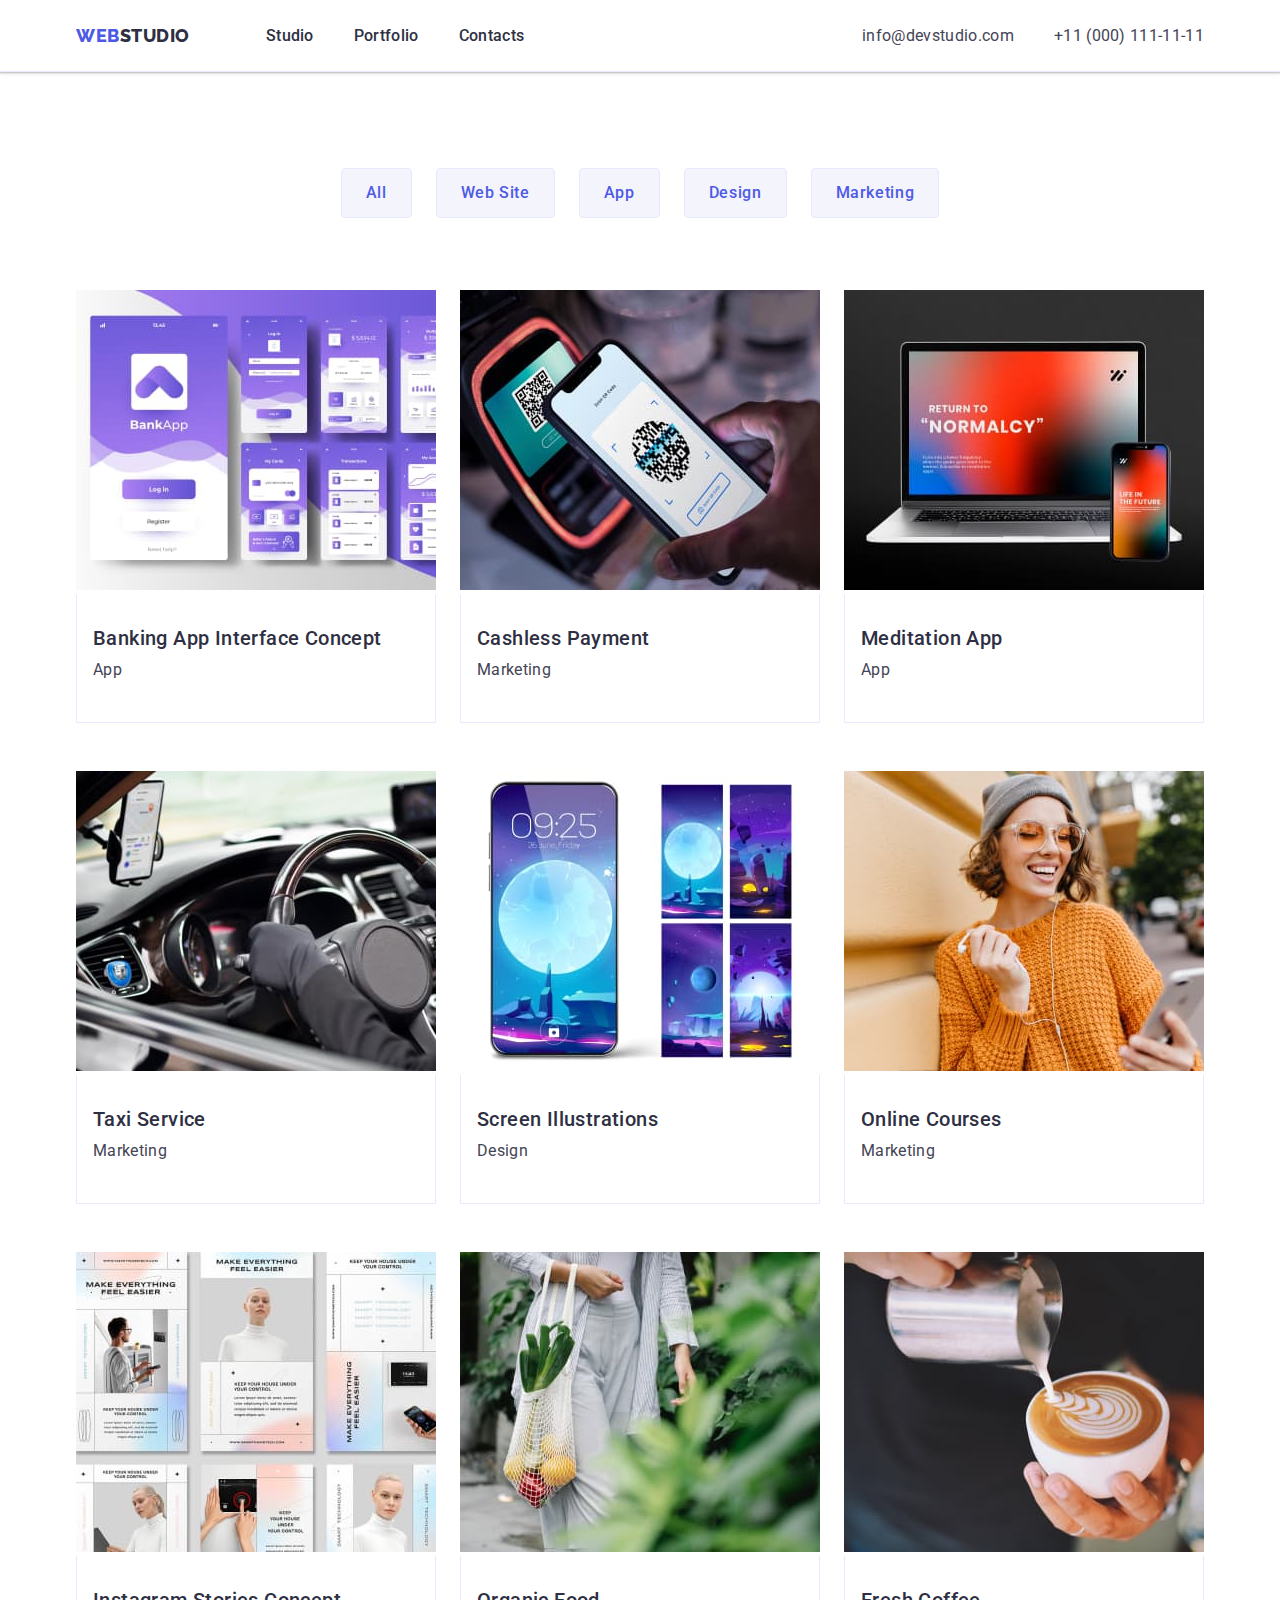
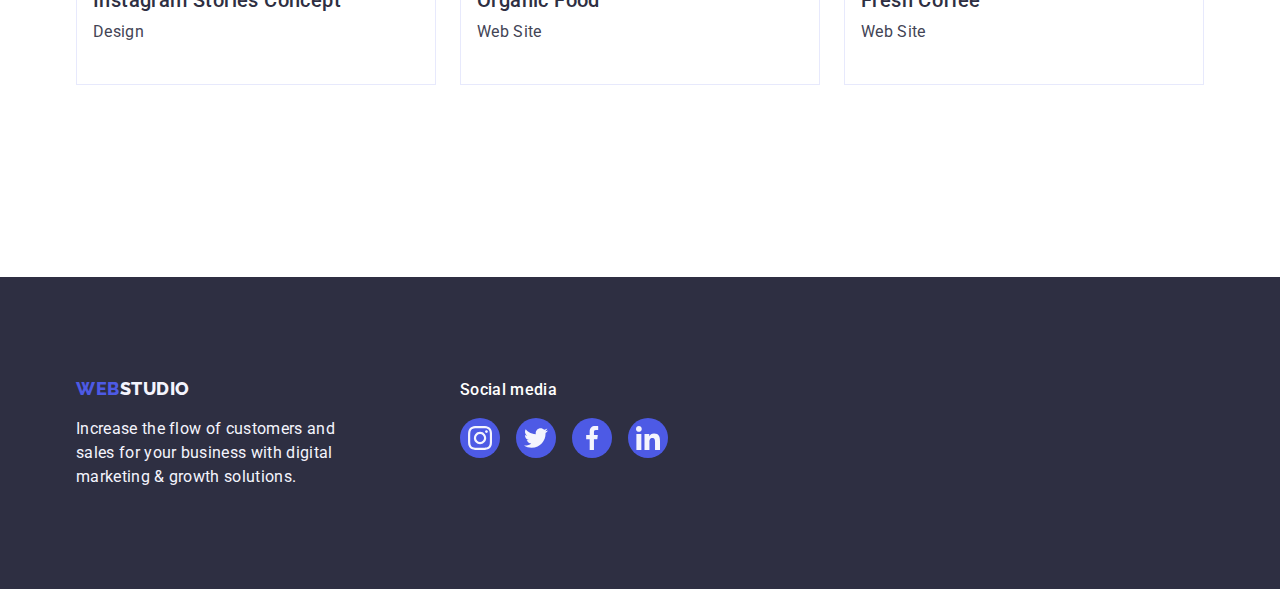
==== portfolio.html @ 8e8cd4e7 "initial release" ====
<!DOCTYPE html>
<html lang="en">
  <head>
    <meta charset="UTF-8" />
    <meta name="viewport" content="width=device-width, initial-scale=1.0" />
    <link
      rel="stylesheet"
      href="https://cdnjs.cloudflare.com/ajax/libs/modern-normalize/2.0.0/modern-normalize.min.css"
      integrity="sha512-4xo8blKMVCiXpTaLzQSLSw3KFOVPWhm/TRtuPVc4WG6kUgjH6J03IBuG7JZPkcWMxJ5huwaBpOpnwYElP/m6wg=="
      crossorigin="anonymous"
      referrerpolicy="no-referrer"
    />
    <link
      href="https://fonts.googleapis.com/css2?family=Raleway:wght@800&family=Roboto:wght@400;500;700;900&display=swap"
      rel="stylesheet"
    />
    <link rel="stylesheet" href="./css/style.css" />
    <title>goit-markup-hw-03</title>
    <link rel="preconnect" href="https://fonts.googleapis.com" />
    <link rel="preconnect" href="https://fonts.gstatic.com" crossorigin />
  </head>
  <body>
    <header class="header">
      <!--header-->
      <div class="header-container container">
        <nav class="nav">
          <a href="./index.html" class="logo link"
            >Web<span class="nav-logo-span">Studio</span></a
          >
          <ul class="list">
            <li class="nav-list-item link">
              <a class="nav-list-item-link link" href="./index.html">Studio</a>
            </li>
            <li class="nav-list-item link">
              <a class="nav-list-item-link link" href="./portfolio.html"
                >Portfolio</a
              >
            </li>
            <li class="nav-list-item link">
              <a class="nav-list-item-link link" href="">Contacts</a>
            </li>
          </ul>
        </nav>
        <address class="address">
          <ul class="list">
            <li class="address-list-item">
              <a class="address-link link" href="mailto:info@devstudio.com"
                >info@devstudio.com</a
              >
            </li>
            <li class="address-list-item">
              <a class="address-link link" href="tel:+110001111111"
                >+11 (000) 111-11-11</a
              >
            </li>
          </ul>
        </address>
      </div>
    </header>

    <main class="portfolio-main">
      <section class="main-section">
        <div class="container">
          <h1>Portfolio</h1>
          <ul class="button-menu list">
            <li>
              <button class="button" type="button">All</button>
            </li>
            <li>
              <button class="button" type="button">Web Site</button>
            </li>
            <li>
              <button class="button" type="button">App</button>
            </li>
            <li>
              <button class="button" type="button">Design</button>
            </li>
            <li>
              <button class="button" type="button">Marketing</button>
            </li>
          </ul>
          <ul class="list project-card-list">
            <li class="project-card">
              <a class="link project-card-item" href="">
                <img
                  src="./images/Banking_app_img.jpg"
                  alt="Banking App"
                  width="360"
                />
                <div class="application-category">
                  <h2 class="item-title">Banking App Interface Concept</h2>
                  <p class="item-text">App</p>
                </div>
              </a>
            </li>
            <li class="project-card">
              <a class="link project-card-item" href="">
                <img
                  src="./images/Cashless_payment_img.jpg"
                  alt="Cashless Payment"
                  width="360"
                />
                <div class="application-category">
                  <h2 class="item-title">Cashless Payment</h2>
                  <p class="item-text">Marketing</p>
                </div>
              </a>
            </li>
            <li class="project-card">
              <a class="link project-card-item" href="">
                <img
                  src="./images/Meditation_app_img.jpg"
                  alt="Meditation App"
                  width="360"
                />
                <div class="application-category">
                  <h2 class="item-title">Meditation App</h2>
                  <p class="item-text">App</p>
                </div>
              </a>
            </li>
            <li class="project-card">
              <a class="link project-card-item" href="">
                <img
                  src="./images/Taxi_Service_img.jpg"
                  alt="Taxi Service"
                  width="360"
                />
                <div class="application-category">
                  <h2 class="item-title">Taxi Service</h2>
                  <p class="item-text">Marketing</p>
                </div>
              </a>
            </li>
            <li class="project-card">
              <a class="link project-card-item" href="">
                <img
                  src="./images/Screen_Illustrations_img.jpg"
                  alt="Screen Illustrations"
                  width="360"
                />
                <div class="application-category">
                  <h2 class="item-title">Screen Illustrations</h2>
                  <p class="item-text">Design</p>
                </div>
              </a>
            </li>
            <li class="project-card">
              <a class="link project-card-item" href="">
                <img
                  src="./images/Online_Cources_img.jpg"
                  alt="Online Cources"
                  width="360"
                />
                <div class="application-category">
                  <h2 class="item-title">Online Courses</h2>
                  <p class="item-text">Marketing</p>
                </div>
              </a>
            </li>
            <li class="project-card">
              <a class="link project-card-item" href="">
                <img
                  src="./images/Instagram_Stories_Concept_img.jpg"
                  alt="Instagram Stories Concept"
                  width="360"
                />
                <div class="application-category">
                  <h2 class="item-title">Instagram Stories Concept</h2>
                  <p class="item-text">Design</p>
                </div>
              </a>
            </li>
            <li class="project-card">
              <a class="link project-card-item" href="">
                <img
                  src="./images/Organic_Food_img.jpg"
                  alt="Organic Food"
                  width="360"
                />
                <div class="application-category">
                  <h2 class="item-title">Organic Food</h2>
                  <p class="item-text">Web Site</p>
                </div>
              </a>
            </li>
            <li class="project-card">
              <a class="link project-card-item" href="">
                <img
                  src="./images/Fresh_Coffee_img.jpg"
                  alt="Fresh Coffee"
                  width="360"
                />
                <div class="application-category">
                  <h2 class="item-title">Fresh Coffee</h2>
                  <p class="item-text">Web Site</p>
                </div>
              </a>
            </li>
          </ul>
        </div>
      </section>
    </main>
    <!--footer section-->
    <footer class="footer">
      <div class="container">
        <div class="footer-container-logo">
          <a href="./index.html" class="logo link"
            >Web<span class="footer-logo-span">Studio</span></a
          >
          <p class="footer-p">
            Increase the flow of customers and sales for your business with
            digital marketing & growth solutions.
          </p>
        </div>
        <div class="footer-social-media">
          <p class="footer-social-media-title">Social media</p>
          <ul class="social-media">
            <li class="social-media-list">
              <a class="social-media-link-item" href="">
                <svg
                  class="social-media-icondecor"
                  width="24"
                  height="24"
                  fill="#f4f4fd"
                  aria-label="icon instagram"
                >
                  <use href="./images/icons.svg#icon-instagram"></use>
                </svg>
              </a>
            </li>
            <li class="social-media-list">
              <a class="social-media-link-item" href="">
                <svg
                  class="social-media-icondecor"
                  width="24"
                  height="24"
                  fill="#f4f4fd"
                  aria-label="icon twitter"
                >
                  <use href="./images/icons.svg#icon-twitter"></use>
                </svg>
              </a>
            </li>
            <li class="social-media-list">
              <a class="social-media-link-item" href="">
                <svg
                  class="social-media-icondecor"
                  width="24"
                  height="24"
                  fill="#f4f4fd"
                  aria-label="icon facebook"
                >
                  <use href="./images/icons.svg#icon-facebook"></use>
                </svg>
              </a>
            </li>
            <li class="social-media-list">
              <a class="social-media-link-item" href="">
                <svg
                  class="social-media-icondecor"
                  width="24"
                  height="24"
                  fill="#f4f4fd"
                  aria-label="icon linkedin"
                >
                  <use href="./images/icons.svg#icon-linkedin"></use>
                </svg>
              </a>
            </li>
          </ul>
        </div>
      </div>
    </footer>
  </body>
</html>
---- css/style.css ----
* {
  padding: 0;
  margin: 0;
  box-sizing: border-box;
}

h1,
h2,
h3,
h4,
h5,
h6,
p,
ul,
li {
  margin: 0;
  padding: 0;
}

body {
  font-family: "Roboto", sans-serif;
  color: var(--slate);
  background-color: var(--white);
}

:root {
  --iris: #4d5ae5;
  --ocean: #404bbf;
  --navyblue: #2e2f42;
  --green: #31d0aa;
  --slate: #434455;
  --lightslate: #8e8f99;
  --cornerflower: #e7e9fc;
  --cloud: #f4f4fd;
  --navybluemodal: #2e2f42;
  --white: #ffffff;
  --dairy: #fcfcfc;
}

/* HEADER SECTION */
.header {
  background-color: var(--white);
  display: flex;
  height: 72px;
  justify-content: center;
  align-items: center;
  border-bottom: 1px solid var(--cornerflower);
  box-shadow: 0px 2px 1px rgba(46, 47, 66, 0.08),
    0px 1px 1px rgba(46, 47, 66, 0.16), 0px 1px 6px rgba(46, 47, 66, 0.08);
}

.header-container {
  display: flex;
  justify-content: space-between;
}

.container {
  display: flex;
  width: 1158px;
  margin: 0 auto;
  padding: 0 15px;
}

.nav {
  display: flex;
  align-items: center;
}

.logo {
  font-family: "Raleway", sans-serif;
  font-weight: 800;
  font-size: 18px;
  line-height: 1.17;
  letter-spacing: 0.03em;
  text-transform: uppercase;
  color: var(--iris);
  display: inline-flex;
  height: 24px;
  align-items: center;
  margin-right: 76px;
}

.nav-logo-span {
  color: var(--navybluemodal);
  font-family: "Raleway", sans-serif;
  font-size: 18px;
  font-style: normal;
  font-weight: 800;
  line-height: 1.17;
}

.nav .list {
  display: flex;
}

.nav-list-item {
  padding: 24px 0;
  margin-right: 40px;
}
.nav-list-item:last-child {
  margin-right: 0;
}

.link {
  text-decoration: none;
}

.list {
  list-style: none;
  display: flex;
}

.nav-list-item {
  list-style: none;
}

.nav-list-item-link {
  font-family: Roboto;
  font-size: 16px;
  font-style: normal;
  font-weight: 500;
  letter-spacing: 0.32px;
  color: var(--navyblue);
  line-height: 1.5;
  letter-spacing: 0.02em;
  padding: 24px 0;
  position: relative;
}

.nav-list-item-link::after {
  content: "";
  width: 100%;
  height: 4px;
  background: var(--ocean);
  position: absolute;
  left: 0;
  bottom: -2px;
  border-radius: 2px;
  opacity: 0;
}

.nav-list-item-link:hover::after {
  opacity: 1;
}

.nav-list-item-link:hover,
.nav-list-item-link:focus {
  color: var(--ocean);
}
.address {
  font-style: normal;
}

.address {
  display: flex;
  align-items: center;
}

.address-link {
  padding-top: 24px;
  padding-bottom: 24px;
  line-height: 1.5;
  letter-spacing: 0.02em;
  color: var(--slate);
}

.address-list-item {
  margin-right: 40px;
}
.address-list-item:last-child {
  margin-right: 0;
}

.address-link:hover,
.address-link:focus {
  color: var(--ocean);
}

.main {
  background-color: var(--white);
}
/* Section 1 */
.hero-section {
  background-color: var(--navyblue);
  padding: 188px 0;
  max-width: 1440px;
  margin: 0 auto;
  background-image: linear-gradient(
      rgba(46, 47, 66, 0.7),
      rgba(46, 47, 66, 0.7)
    ),
    url(../images/people-office.jpg);
  background-repeat: no-repeat;
  background-position: center;
  background-size: cover;
}
.hero-section .container {
  display: flex;
  flex-direction: column;
  align-items: center;
}

.hero-tittle {
  font-family: Roboto;
  font-size: 56px;
  font-style: normal;
  font-weight: 700;
  line-height: 1.07;
  letter-spacing: 1.12px;
  color: var(--white);
  text-align: center;
  max-width: 496px;
}
.hero-button {
  background-color: var(--iris);
  color: var(--white);
  font-family: "Roboto", sans-serif;
  font-size: 16px;
  font-style: normal;
  font-weight: 500;
  line-height: 24px; /* 150% */
  letter-spacing: 0.64px;
  width: 169px;
  height: 56px;
  border: none;
  border-radius: 4px;
  cursor: pointer;
  margin-top: 48px;
}
.hero-button:hover,
.hero-button:focus {
  background-color: var(--ocean);
  cursor: pointer;
}

/* Section 2 */
.features-section {
  background-color: var(--white);
  padding: 120px 0;
}

.features-section .section-title {
  position: absolute;
  width: 1px;
  height: 1px;
  margin: -1px;
  border: 0;
  padding: 0;
  white-space: nowrap;
  clip-path: inset(100%);
  clip: rect(0 0 0 0);
  overflow: hidden;
}

.section-title {
  font-size: 36px;
  line-height: 1.11;
  text-transform: capitalize;
  letter-spacing: 0.02em;
  color: var(--navybluemodal);
  text-align: center;
  margin-bottom: 72px;
}

.features-list-item {
  width: calc((100% - 72px) / 4);
  margin-right: 24px;
}
.features-list-item:last-child {
  margin-right: 0;
}

.features-list-item .item-title {
  margin-bottom: 8px;
}

.features-section-icon {
  display: flex;
  align-items: center;
  justify-content: center;
  height: 112px;
  background-color: var(--cloud);
  border-radius: 4px;
  margin-bottom: 8px;
}

.item-title {
  font-family: Roboto;
  font-size: 20px;
  font-style: normal;
  font-weight: 500;
  line-height: 24px; /* 120% */
  letter-spacing: 0.4px;
  color: var(--navyblue);
}
.item-text {
  font-family: Roboto;
  font-size: 16px;
  font-style: normal;
  font-weight: 400;
  line-height: 24px; /* 150% */
  letter-spacing: 0.32px;
  color: var(--slate);
  margin-bottom: 8px;
}

/* Section 3 */
.services-section {
  background-color: var(--white);
  padding-bottom: 120px;
}

.services-section .container {
  display: flex;
  flex-direction: column;
  align-items: center;
}

.service-list-item {
  width: calc((100% - 48px) / 3);
  margin-right: 24px;
}
.service-list-item:last-child {
  margin-right: 0;
}

/* Section 4 */
.team-section {
  background-color: var(--cloud);
  padding: 120px 0;
}

.team-section .container {
  display: flex;
  flex-direction: column;
  align-items: center;
}

.team-list-item {
  list-style: none;
  background-color: var(--white);
  border-radius: 0 0 4px 4px;
  margin-right: 24px;
  width: calc((100% - 72px) / 4);
  box-shadow: 0px 1px 6px rgba(46, 47, 66, 0.08),
    0px 1px 1px rgba(46, 47, 66, 0.16), 0px 2px 1px rgba(46, 47, 66, 0.08);
}

.team-list-item:last-child {
  margin-right: 0;
}

.team-name {
  padding: 32px 0;
}

.team-section .item-title {
  text-align: center;
  margin-bottom: 8px;
}

.team-section .item-text {
  text-align: center;
}

.social-media {
  display: flex;
  justify-content: center;
  gap: 24px;
}

.social-media-list {
  list-style: none;
  width: 40px;
  height: 40px;
}
.social-media-link-item {
  width: 100%;
  height: 100%;
  background-color: var(--iris);
  border-radius: 50%;
  display: flex;
  align-items: center;
  justify-content: center;
}

.social-media-link-item:hover,
.social-media-link-item:focus {
  background-color: var(--ocean);
}

/* Section 5 */
.customer-section {
  padding: 120px 0;
}
.customer-section .container {
  display: flex;
  flex-direction: column;
  align-items: center;
}
.customer-icon {
  display: flex;
  gap: 24px;
}
.customer-icon-list {
  width: calc((100% - 120px) / 6);
  height: 88px;
}
.customer-icon-list {
  list-style: none;
  min-width: 168px;
  height: 88px;
}
.customer-icon-list-item {
  width: 100%;
  height: 100%;
  border: 1px solid var(--lightslate);
  border-radius: 4px;
  display: flex;
  align-items: center;
  justify-content: center;
  color: var(--lightslate);
}

.customer-icon-list-item:hover,
.customer-icon-list-item:focus {
  color: var(--ocean);
  border-color: var(--ocean);
}

/* footer Section */
.footer {
  background-color: var(--navyblue);
  padding: 100px 0;
}

.footer .container {
  display: flex;
  flex-wrap: wrap;
  align-items: baseline;
}

.footer-container-logo {
  margin-right: 120px;
}

.footer-logo-span-web {
  font-family: "Raleway", sans-serif;
  font-size: 18px;
  font-style: normal;
  font-weight: 800;
  line-height: 1.17;
  letter-spacing: 0.54px;
  text-transform: uppercase;
  color: var(--iris);
}

.logo {
  font-family: "Raleway", sans-serif;
  font-weight: 800;
  font-size: 18px;
  line-height: 1.17;
  letter-spacing: 0.03em;
  text-transform: uppercase;
  color: var(--iris);
}

.footer .logo {
  margin-bottom: 16px;
  flex-basis: 100%;
}

.footer-logo-span {
  color: var(--cloud);
}
.footer-p {
  font-family: Roboto;
  font-size: 16px;
  font-style: normal;
  font-weight: 400;
  line-height: 24px; /* 150% */
  letter-spacing: 0.32px;
  color: var(--cloud);
  max-width: 264px;
}

.footer-social-media-title {
  font-weight: 500;
  line-height: 1.5;
  letter-spacing: 0.02em;
  color: var(--white);
  margin-bottom: 16px;
}

.footer-social-media .social-media {
  gap: 16px;
}
.footer-social-media .social-media-link-item:hover,
.footer-social-media .social-media-link-item:focus {
  background-color: var(--green);
}

/* Portfolio */

.portfolio-main .container {
  flex-wrap: wrap;
}

.main-section {
  padding: 96px 0 120px 0;
}

.portfolio-main h1 {
  position: absolute;
  width: 1px;
  height: 1px;
  margin: -1px;
  border: 0;
  padding: 0;
  white-space: nowrap;
  clip-path: inset(100%);
  clip: rect(0 0 0 0);
  overflow: hidden;
}
.portfolio-main .list {
  justify-content: center;
  margin-bottom: 72px;
}

.button-menu {
  display: flex;
  width: 1158px;
  gap: 24px;
}

.button {
  color: var(--iris);
  background-color: var(--cloud);
  font-family: "Roboto", sans-serif;
  font-size: 16px;
  font-style: normal;
  font-weight: 500;
  line-height: 1.5;
  letter-spacing: 0.04em;
  padding: 12px 24px;
  border: 1px solid var(--cornerflower);
  border-radius: 4px;
}

.button:hover,
.button:focus {
  background-color: var(--ocean);
  color: var(--white);
  cursor: pointer;
  border: 1px solid transparent;
  box-shadow: 0px 3px 1px rgba(0, 0, 0, 0.1), 0px 2px 1px rgba(0, 0, 0, 0.08),
    0px 2px 2px rgba(0, 0, 0, 0.12);
}

.project-card-list {
  display: flex;
  flex-wrap: wrap;
  row-gap: 48px;
  column-gap: 24px;
}

.project-card .link {
  display: block;
}

.application-category {
  padding: 32px 16px;
  border: 1px solid var(--cornerflower);
  border-top: none;
}

.application-category .item-title {
  margin-bottom: 8px;
}

.project-card:nth-last-child(-n + 3) {
  margin-bottom: 0;
}

.project-card-item:hover,
.project-card-item:focus {
  box-shadow: 0px 1px 6px rgba(46, 47, 66, 0.08),
    0px 1px 1px rgba(46, 47, 66, 0.16), 0px 2px 1px rgba(46, 47, 66, 0.08);
}
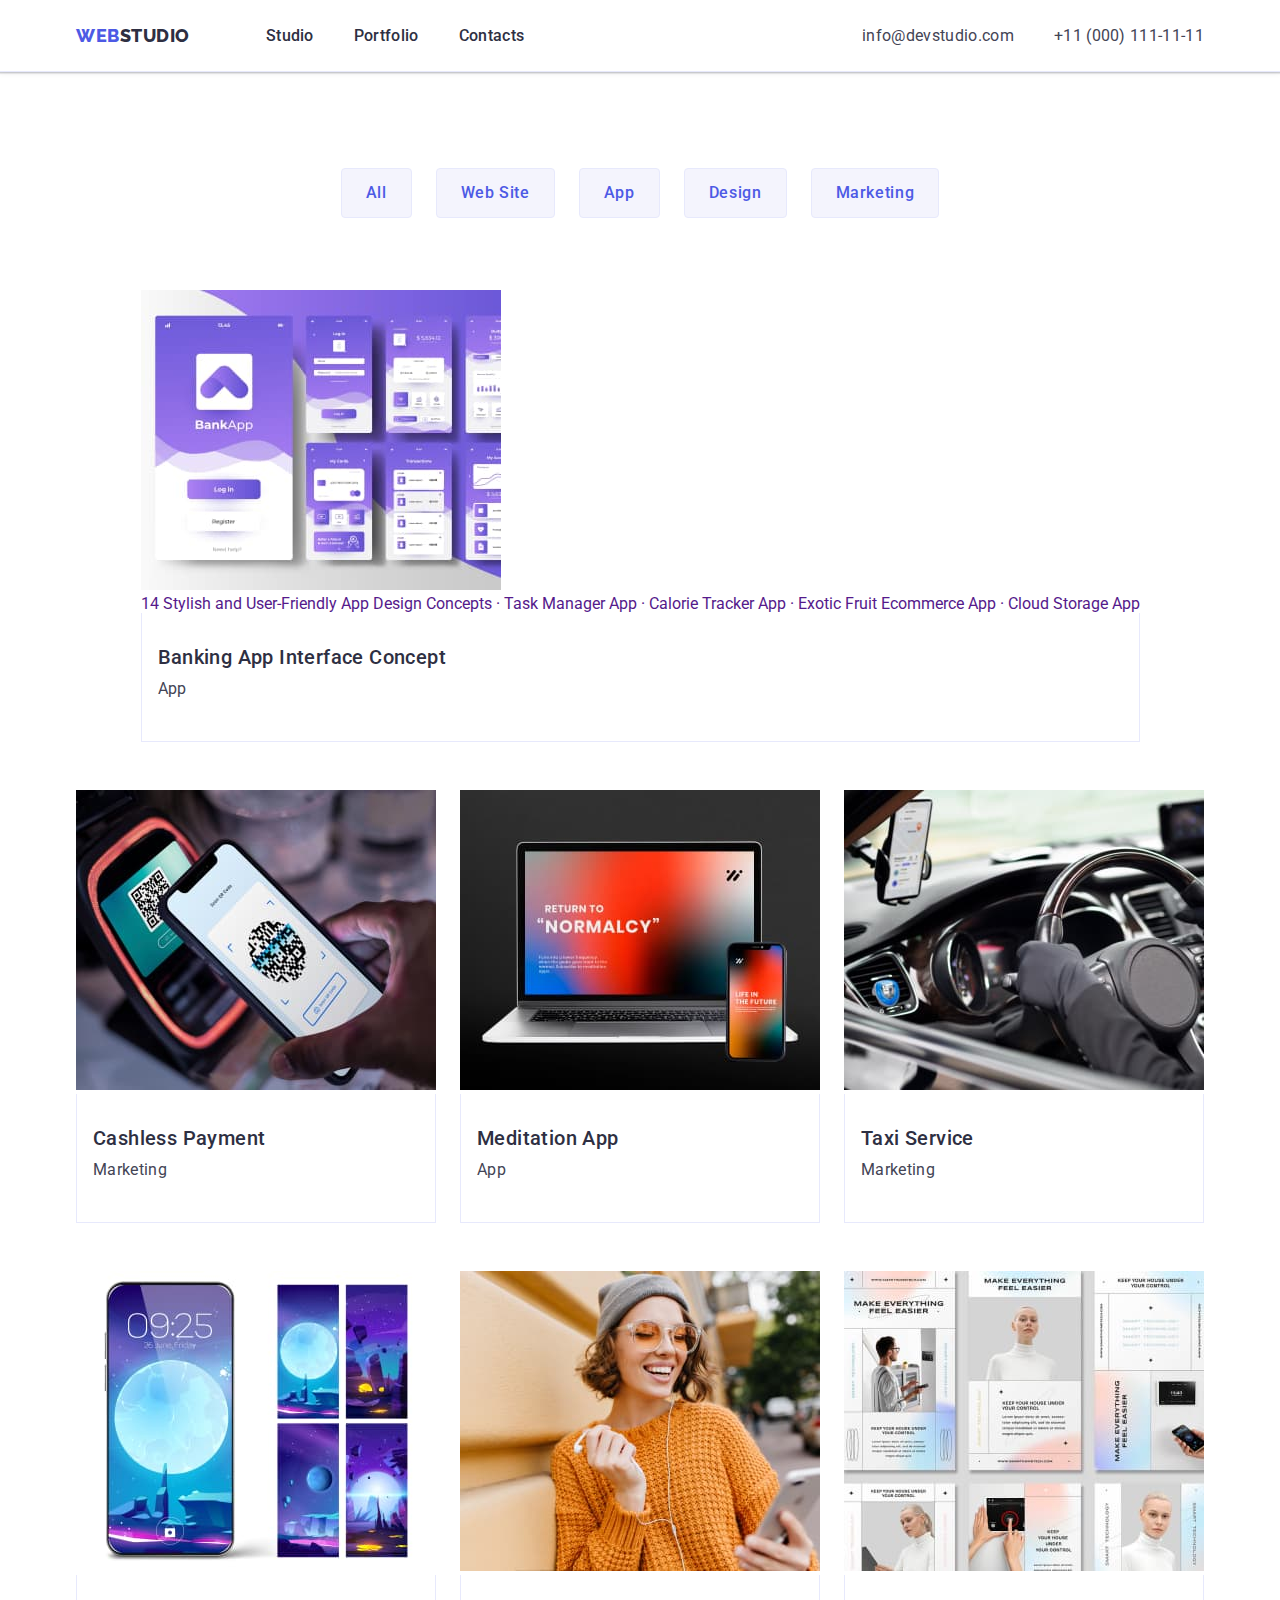
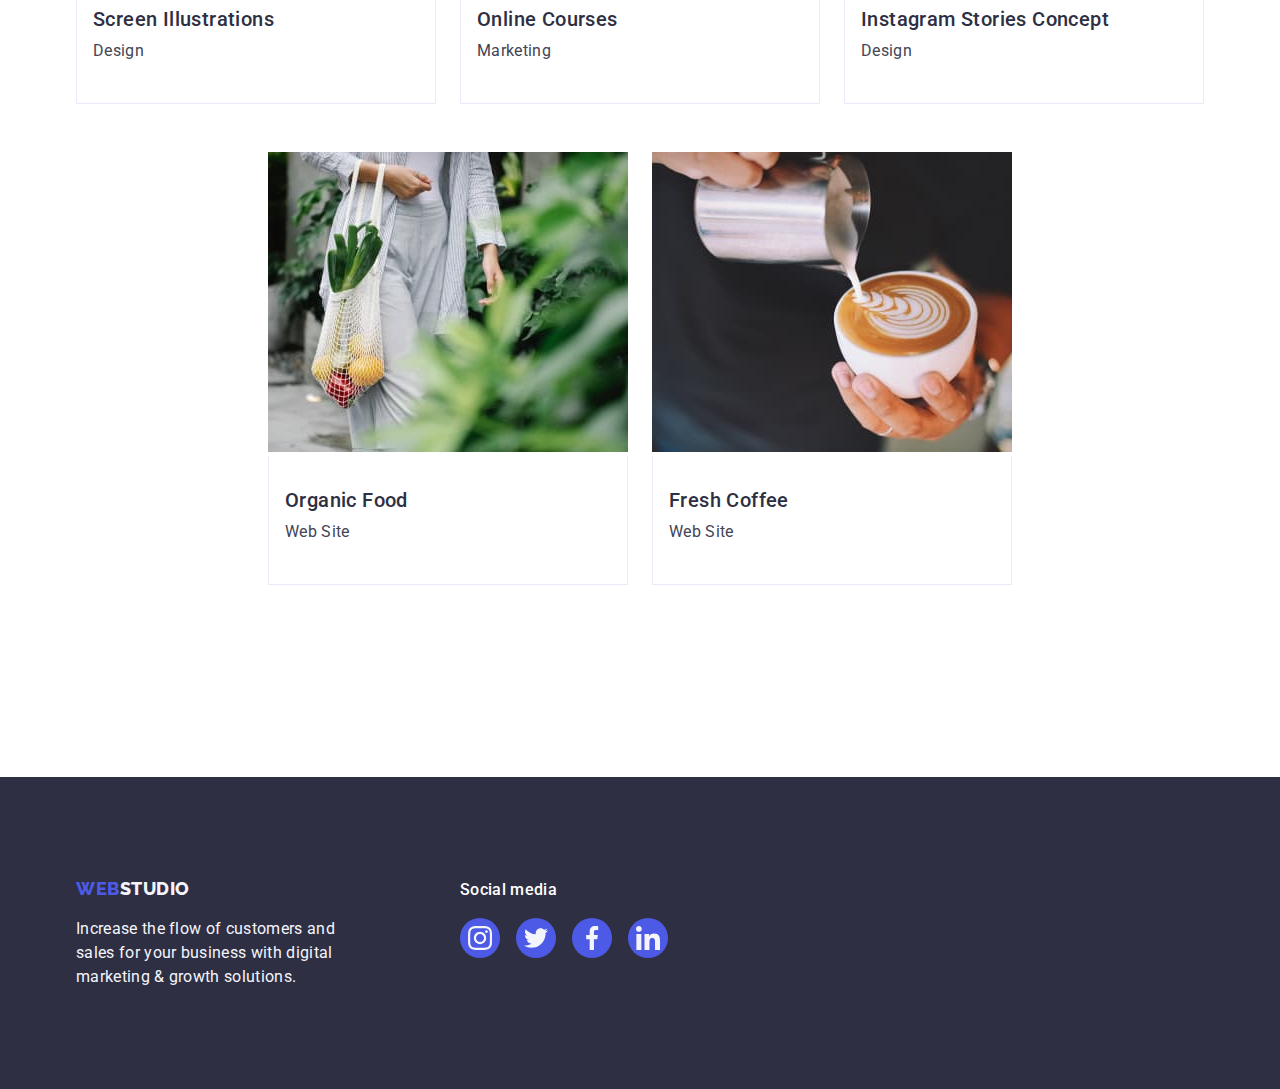
==== commit 69f15099: "rev35" ====
--- a/portfolio.html
+++ b/portfolio.html
@@ -82,11 +82,18 @@
           <ul class="list project-card-list">
             <li class="project-card">
               <a class="link project-card-item" href="">
-                <img
-                  src="./images/Banking_app_img.jpg"
-                  alt="Banking App"
-                  width="360"
-                />
+                <div class="project-card-img">
+                  <img
+                    src="./images/Banking_app_img.jpg"
+                    alt="Banking App"
+                    width="360"
+                  />
+                  <p class="overlay-text">
+                    14 Stylish and User-Friendly App Design Concepts · Task
+                    Manager App · Calorie Tracker App · Exotic Fruit Ecommerce
+                    App · Cloud Storage App
+                  </p>
+                </div>
                 <div class="application-category">
                   <h2 class="item-title">Banking App Interface Concept</h2>
                   <p class="item-text">App</p>
@@ -95,11 +102,13 @@
             </li>
             <li class="project-card">
               <a class="link project-card-item" href="">
-                <img
-                  src="./images/Cashless_payment_img.jpg"
-                  alt="Cashless Payment"
-                  width="360"
-                />
+                <div class="project-card-img">
+                  <img
+                    src="./images/Cashless_payment_img.jpg"
+                    alt="Cashless Payment"
+                    width="360"
+                  />
+                </div>
                 <div class="application-category">
                   <h2 class="item-title">Cashless Payment</h2>
                   <p class="item-text">Marketing</p>
@@ -108,11 +117,13 @@
             </li>
             <li class="project-card">
               <a class="link project-card-item" href="">
-                <img
-                  src="./images/Meditation_app_img.jpg"
-                  alt="Meditation App"
-                  width="360"
-                />
+                <div class="project-card-img">
+                  <img
+                    src="./images/Meditation_app_img.jpg"
+                    alt="Meditation App"
+                    width="360"
+                  />
+                </div>
                 <div class="application-category">
                   <h2 class="item-title">Meditation App</h2>
                   <p class="item-text">App</p>
@@ -121,11 +132,13 @@
             </li>
             <li class="project-card">
               <a class="link project-card-item" href="">
-                <img
-                  src="./images/Taxi_Service_img.jpg"
-                  alt="Taxi Service"
-                  width="360"
-                />
+                <div class="project-card-img">
+                  <img
+                    src="./images/Taxi_Service_img.jpg"
+                    alt="Taxi Service"
+                    width="360"
+                  />
+                </div>
                 <div class="application-category">
                   <h2 class="item-title">Taxi Service</h2>
                   <p class="item-text">Marketing</p>
@@ -134,11 +147,13 @@
             </li>
             <li class="project-card">
               <a class="link project-card-item" href="">
-                <img
-                  src="./images/Screen_Illustrations_img.jpg"
-                  alt="Screen Illustrations"
-                  width="360"
-                />
+                <div class="project-card-img">
+                  <img
+                    src="./images/Screen_Illustrations_img.jpg"
+                    alt="Screen Illustrations"
+                    width="360"
+                  />
+                </div>
                 <div class="application-category">
                   <h2 class="item-title">Screen Illustrations</h2>
                   <p class="item-text">Design</p>
@@ -147,11 +162,13 @@
             </li>
             <li class="project-card">
               <a class="link project-card-item" href="">
-                <img
-                  src="./images/Online_Cources_img.jpg"
-                  alt="Online Cources"
-                  width="360"
-                />
+                <div class="project-card-img">
+                  <img
+                    src="./images/Online_Cources_img.jpg"
+                    alt="Online Cources"
+                    width="360"
+                  />
+                </div>
                 <div class="application-category">
                   <h2 class="item-title">Online Courses</h2>
                   <p class="item-text">Marketing</p>
@@ -160,11 +177,13 @@
             </li>
             <li class="project-card">
               <a class="link project-card-item" href="">
-                <img
-                  src="./images/Instagram_Stories_Concept_img.jpg"
-                  alt="Instagram Stories Concept"
-                  width="360"
-                />
+                <div class="project-card-img">
+                  <img
+                    src="./images/Instagram_Stories_Concept_img.jpg"
+                    alt="Instagram Stories Concept"
+                    width="360"
+                  />
+                </div>
                 <div class="application-category">
                   <h2 class="item-title">Instagram Stories Concept</h2>
                   <p class="item-text">Design</p>
@@ -173,11 +192,13 @@
             </li>
             <li class="project-card">
               <a class="link project-card-item" href="">
-                <img
-                  src="./images/Organic_Food_img.jpg"
-                  alt="Organic Food"
-                  width="360"
-                />
+                <div class="project-card-img">
+                  <img
+                    src="./images/Organic_Food_img.jpg"
+                    alt="Organic Food"
+                    width="360"
+                  />
+                </div>
                 <div class="application-category">
                   <h2 class="item-title">Organic Food</h2>
                   <p class="item-text">Web Site</p>
@@ -186,11 +207,13 @@
             </li>
             <li class="project-card">
               <a class="link project-card-item" href="">
-                <img
-                  src="./images/Fresh_Coffee_img.jpg"
-                  alt="Fresh Coffee"
-                  width="360"
-                />
+                <div class="project-card-img">
+                  <img
+                    src="./images/Fresh_Coffee_img.jpg"
+                    alt="Fresh Coffee"
+                    width="360"
+                  />
+                </div>
                 <div class="application-category">
                   <h2 class="item-title">Fresh Coffee</h2>
                   <p class="item-text">Web Site</p>
--- a/css/style.css
+++ b/css/style.css
@@ -120,11 +120,13 @@
   font-style: normal;
   font-weight: 500;
   letter-spacing: 0.32px;
+  /* color: var(--ocean); */
   color: var(--navyblue);
   line-height: 1.5;
   letter-spacing: 0.02em;
   padding: 24px 0;
   position: relative;
+  transition: color 250ms cubic-bezier(0.4, 0, 0.2, 1);
 }
 
 .nav-list-item-link::after {
@@ -134,9 +136,9 @@
   background: var(--ocean);
   position: absolute;
   left: 0;
-  bottom: -2px;
   border-radius: 2px;
   opacity: 0;
+  bottom: -1px;
 }
 
 .nav-list-item-link:hover::after {
@@ -162,6 +164,7 @@
   line-height: 1.5;
   letter-spacing: 0.02em;
   color: var(--slate);
+  transition: color 250ms cubic-bezier(0.4, 0, 0.2, 1);
 }
 
 .address-list-item {
@@ -226,6 +229,7 @@
   border-radius: 4px;
   cursor: pointer;
   margin-top: 48px;
+  transition: background-color 250ms cubic-bezier(0.4, 0, 0.2, 1);
 }
 .hero-button:hover,
 .hero-button:focus {
@@ -382,6 +386,7 @@
   display: flex;
   align-items: center;
   justify-content: center;
+  transition: background-color 250ms cubic-bezier(0.4, 0, 0.2, 1);
 }
 
 .social-media-link-item:hover,
@@ -420,6 +425,8 @@
   align-items: center;
   justify-content: center;
   color: var(--lightslate);
+  transition: border-color 250ms cubic-bezier(0.4, 0, 0.2, 1),
+    color 250ms cubic-bezier(0.4, 0, 0.2, 1);
 }
 
 .customer-icon-list-item:hover,
@@ -545,6 +552,10 @@
   padding: 12px 24px;
   border: 1px solid var(--cornerflower);
   border-radius: 4px;
+  /* transition: color 250ms cubic-bezier(0.4, 0, 0.2, 1);
+  transition: background-color 250ms cubic-bezier(0.4, 0, 0.2, 1);
+  transition: border-color 250ms cubic-bezier(0.4, 0, 0.2, 1);
+  transition: box-shadow 250ms cubic-bezier(0.4, 0, 0.2, 1); */
 }
 
 .button:hover,
@@ -564,8 +575,9 @@
   column-gap: 24px;
 }
 
-.project-card .link {
+.project-card-item {
   display: block;
+  transition: box-shadow 250ms cubic-bezier(0.4, 0, 0.2, 1);
 }
 
 .application-category {
@@ -587,3 +599,25 @@
   box-shadow: 0px 1px 6px rgba(46, 47, 66, 0.08),
     0px 1px 1px rgba(46, 47, 66, 0.16), 0px 2px 1px rgba(46, 47, 66, 0.08);
 }
+
+.project-card:hover .overlay-text,
+.project-card:focus .overlay-text {
+  transform: translateY(0%);
+}
+
+/* .overlay-text {
+  height: 100%;
+  padding: 40px 32px;
+  font-size: 16px;
+  font-weight: 400;
+  line-height: 1.5;
+  letter-spacing: 0.02em;
+  color: #f4f4fd;
+  width: 100%;
+  position: absolute;
+  top: 0;
+  left: 0;
+  background-color: #4d5ae5;
+  transform: translateY(100%);
+  transition: transform 250ms cubic-bezier(0.4, 0, 0.2, 1);
+} */
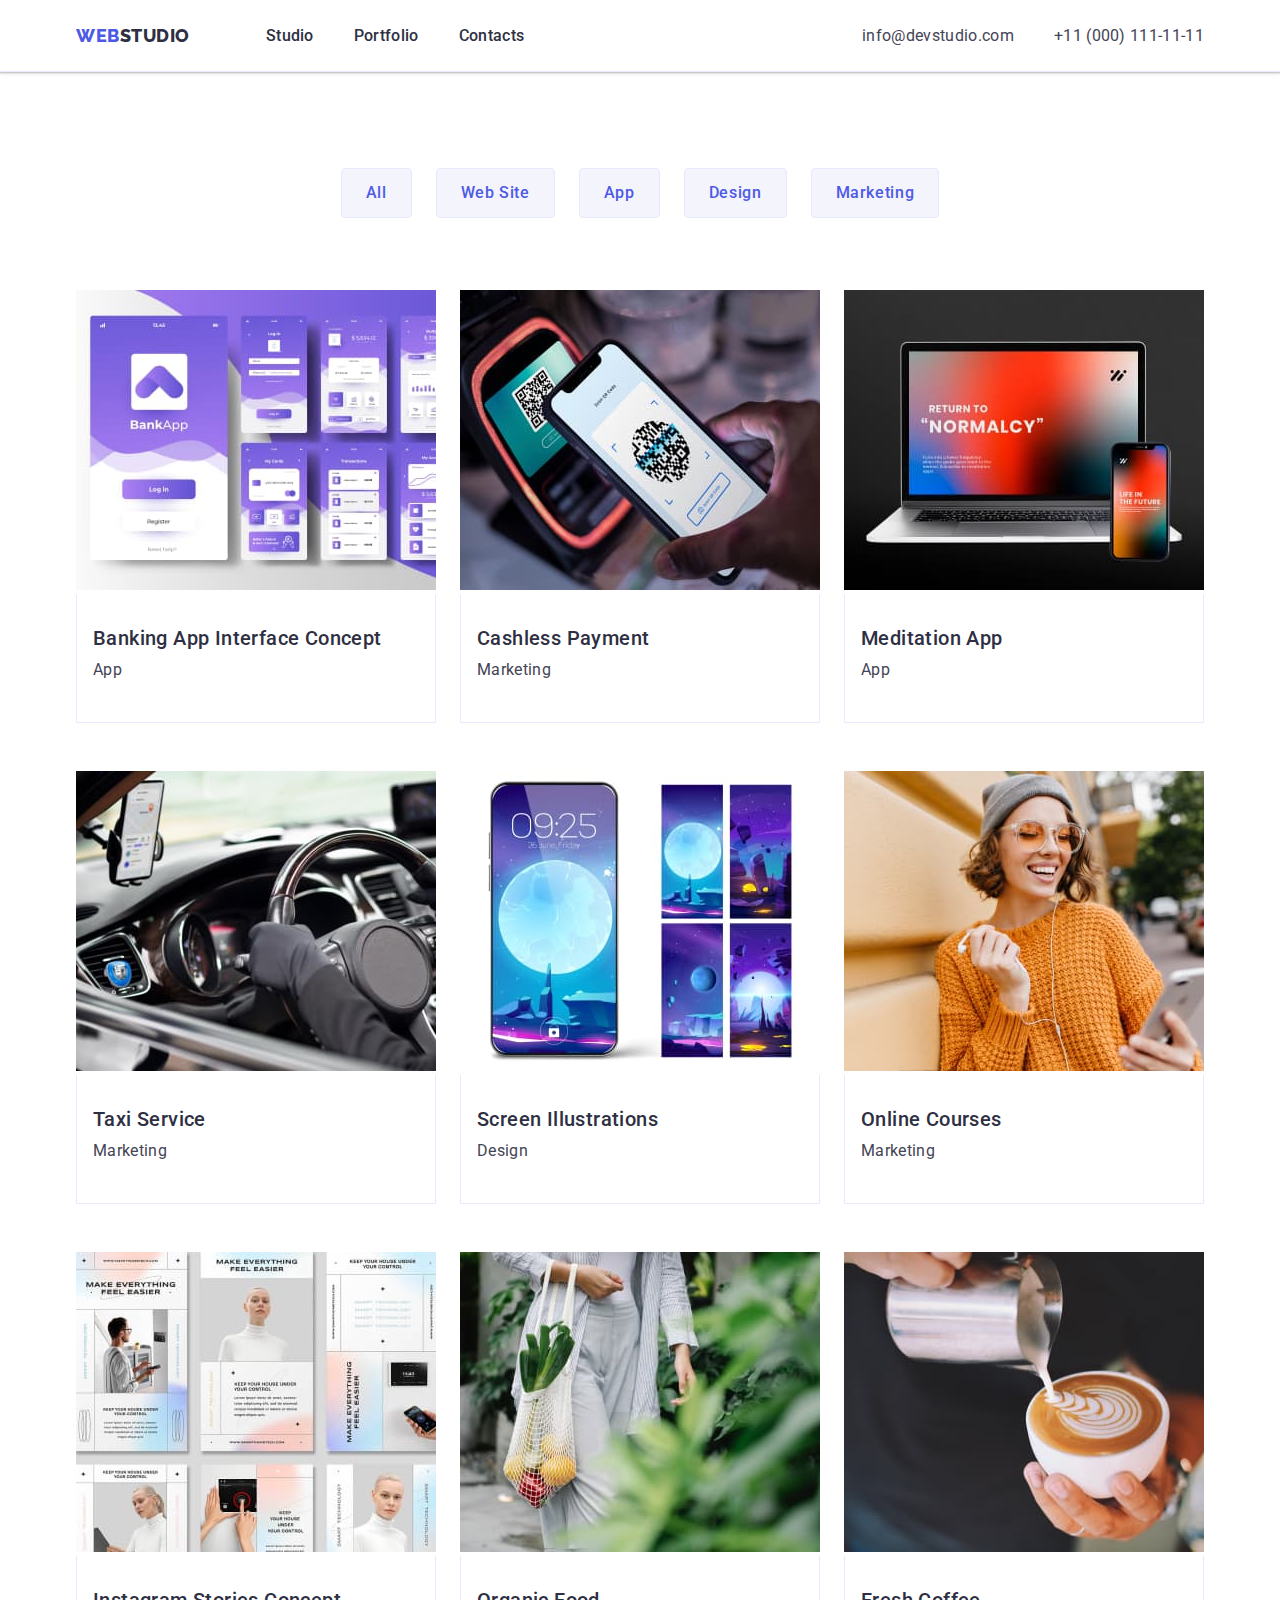
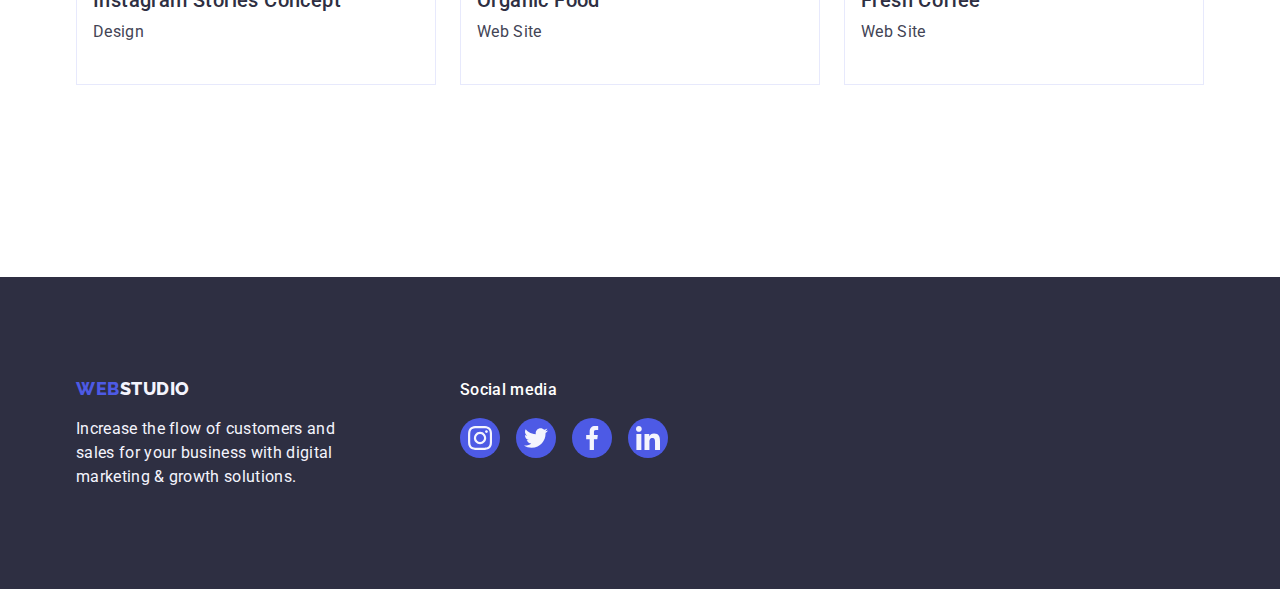
==== commit 20a1bf94: "rev38" ====
--- a/portfolio.html
+++ b/portfolio.html
@@ -108,6 +108,11 @@
                     alt="Cashless Payment"
                     width="360"
                   />
+                  <p class="overlay-text">
+                    14 Stylish and User-Friendly App Design Concepts · Task
+                    Manager App · Calorie Tracker App · Exotic Fruit Ecommerce
+                    App · Cloud Storage App
+                  </p>
                 </div>
                 <div class="application-category">
                   <h2 class="item-title">Cashless Payment</h2>
@@ -123,6 +128,11 @@
                     alt="Meditation App"
                     width="360"
                   />
+                  <p class="overlay-text">
+                    14 Stylish and User-Friendly App Design Concepts · Task
+                    Manager App · Calorie Tracker App · Exotic Fruit Ecommerce
+                    App · Cloud Storage App
+                  </p>
                 </div>
                 <div class="application-category">
                   <h2 class="item-title">Meditation App</h2>
@@ -138,6 +148,11 @@
                     alt="Taxi Service"
                     width="360"
                   />
+                  <p class="overlay-text">
+                    14 Stylish and User-Friendly App Design Concepts · Task
+                    Manager App · Calorie Tracker App · Exotic Fruit Ecommerce
+                    App · Cloud Storage App
+                  </p>
                 </div>
                 <div class="application-category">
                   <h2 class="item-title">Taxi Service</h2>
@@ -153,6 +168,11 @@
                     alt="Screen Illustrations"
                     width="360"
                   />
+                  <p class="overlay-text">
+                    14 Stylish and User-Friendly App Design Concepts · Task
+                    Manager App · Calorie Tracker App · Exotic Fruit Ecommerce
+                    App · Cloud Storage App
+                  </p>
                 </div>
                 <div class="application-category">
                   <h2 class="item-title">Screen Illustrations</h2>
@@ -168,6 +188,11 @@
                     alt="Online Cources"
                     width="360"
                   />
+                  <p class="overlay-text">
+                    14 Stylish and User-Friendly App Design Concepts · Task
+                    Manager App · Calorie Tracker App · Exotic Fruit Ecommerce
+                    App · Cloud Storage App
+                  </p>
                 </div>
                 <div class="application-category">
                   <h2 class="item-title">Online Courses</h2>
@@ -183,6 +208,11 @@
                     alt="Instagram Stories Concept"
                     width="360"
                   />
+                  <p class="overlay-text">
+                    14 Stylish and User-Friendly App Design Concepts · Task
+                    Manager App · Calorie Tracker App · Exotic Fruit Ecommerce
+                    App · Cloud Storage App
+                  </p>
                 </div>
                 <div class="application-category">
                   <h2 class="item-title">Instagram Stories Concept</h2>
@@ -198,6 +228,11 @@
                     alt="Organic Food"
                     width="360"
                   />
+                  <p class="overlay-text">
+                    14 Stylish and User-Friendly App Design Concepts · Task
+                    Manager App · Calorie Tracker App · Exotic Fruit Ecommerce
+                    App · Cloud Storage App
+                  </p>
                 </div>
                 <div class="application-category">
                   <h2 class="item-title">Organic Food</h2>
@@ -213,6 +248,11 @@
                     alt="Fresh Coffee"
                     width="360"
                   />
+                  <p class="overlay-text">
+                    14 Stylish and User-Friendly App Design Concepts · Task
+                    Manager App · Calorie Tracker App · Exotic Fruit Ecommerce
+                    App · Cloud Storage App
+                  </p>
                 </div>
                 <div class="application-category">
                   <h2 class="item-title">Fresh Coffee</h2>
--- a/css/style.css
+++ b/css/style.css
@@ -603,6 +603,24 @@
 .project-card:hover .overlay-text,
 .project-card:focus .overlay-text {
   transform: translateY(0%);
+}
+
+.project-card-img {
+  position: relative;
+  overflow: hidden;
+}
+
+.overlay-text {
+  position: absolute;
+  top: 0;
+  line-height: 1.5;
+  letter-spacing: 0.02em;
+  color: var(--cloud);
+  padding: 40px 32px;
+  background-color: var(--iris);
+  height: 100%;
+  transform: translateY(100%);
+  transition: transform 250ms cubic-bezier(0.4, 0, 0.2, 1);
 }
 
 /* .overlay-text {
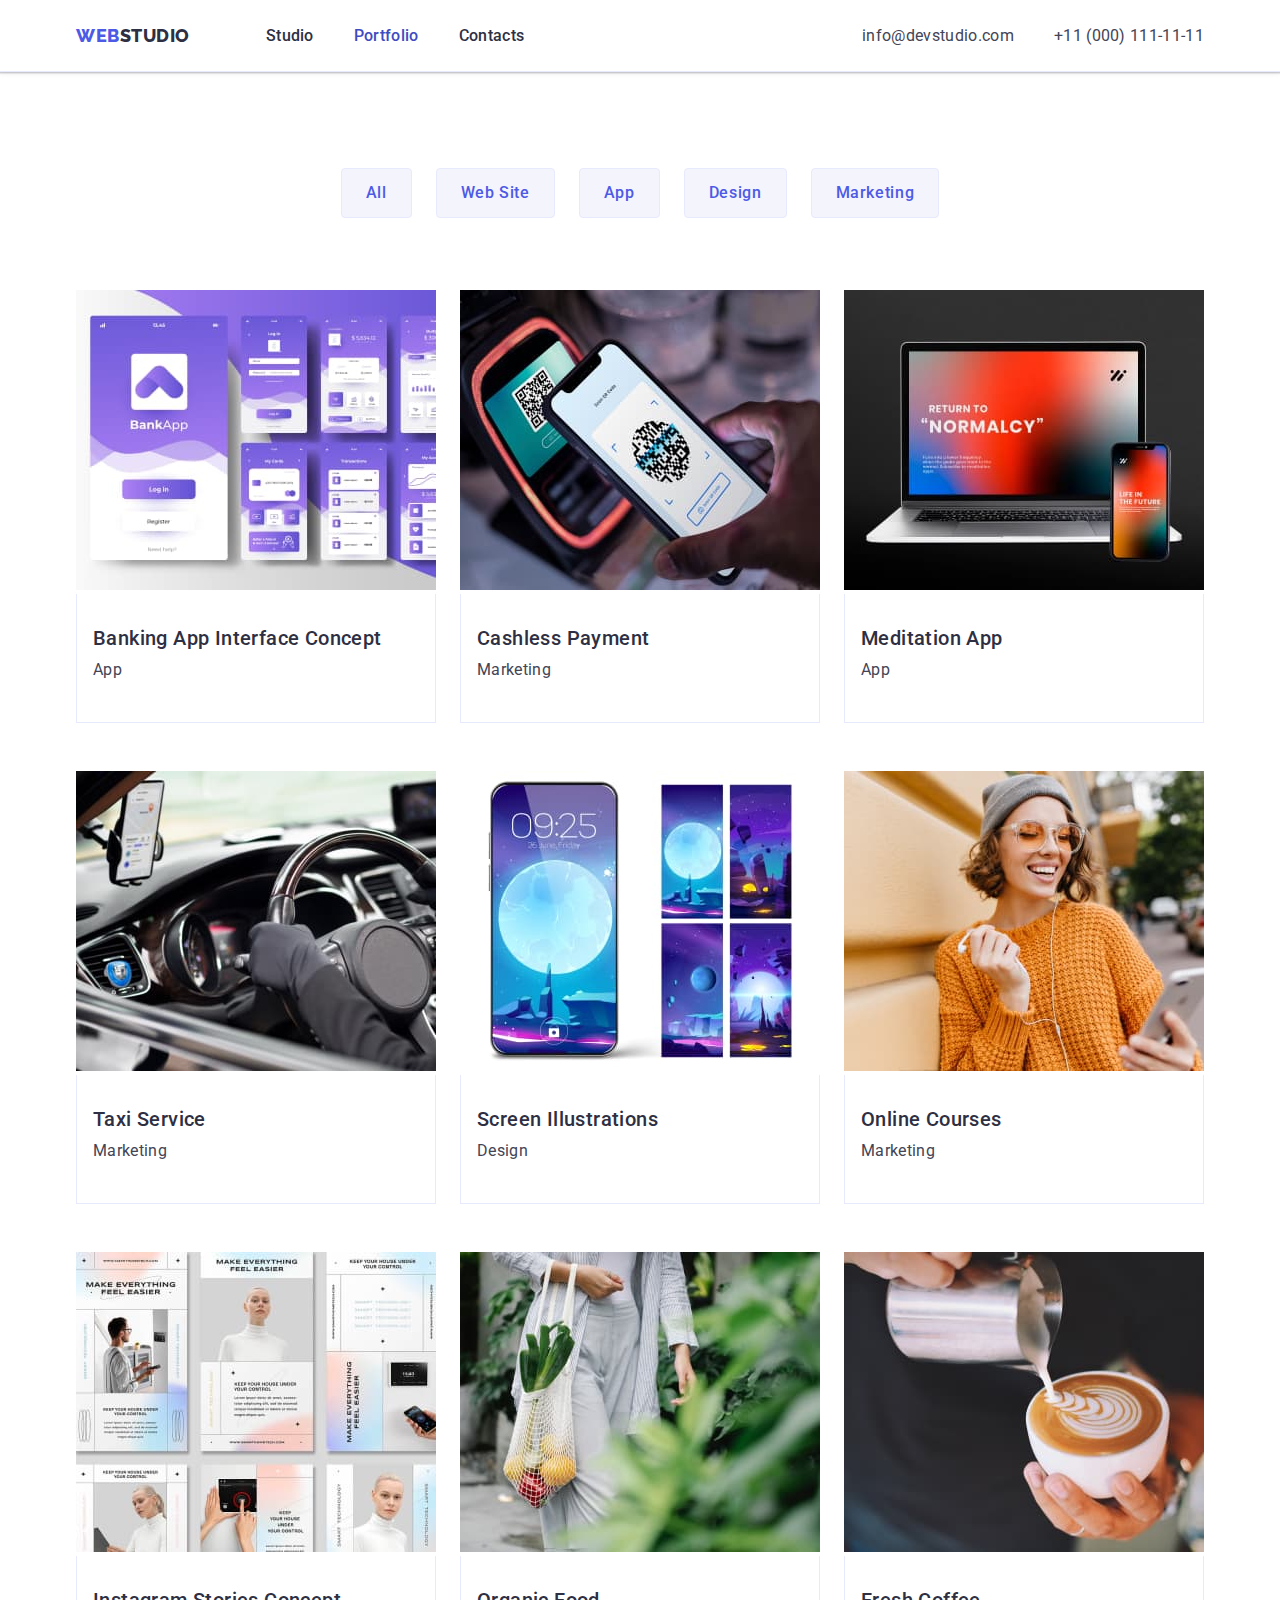
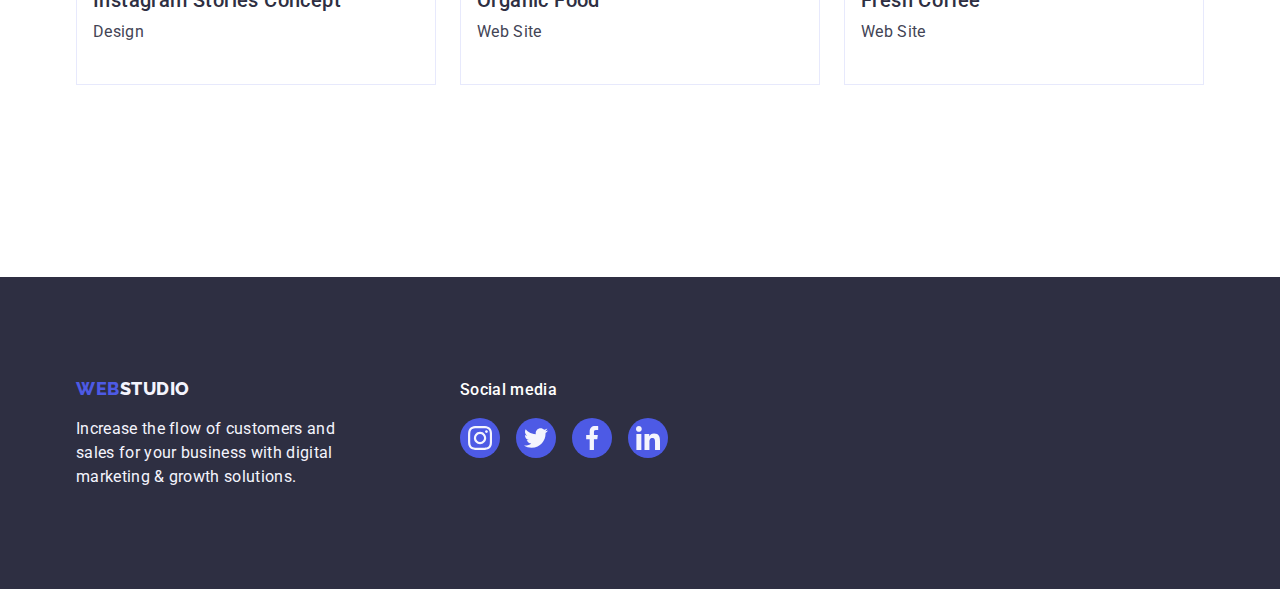
==== commit e36f5804: "rev51" ====
--- a/portfolio.html
+++ b/portfolio.html
@@ -32,7 +32,9 @@
               <a class="nav-list-item-link link" href="./index.html">Studio</a>
             </li>
             <li class="nav-list-item link">
-              <a class="nav-list-item-link link" href="./portfolio.html"
+              <a
+                class="nav-list-item-link link active-nav"
+                href="./portfolio.html"
                 >Portfolio</a
               >
             </li>
--- a/css/style.css
+++ b/css/style.css
@@ -127,6 +127,10 @@
   padding: 24px 0;
   position: relative;
   transition: color 250ms cubic-bezier(0.4, 0, 0.2, 1);
+}
+
+.active-nav {
+  color: #404bbf;
 }
 
 .nav-list-item-link::after {
@@ -600,8 +604,7 @@
     0px 1px 1px rgba(46, 47, 66, 0.16), 0px 2px 1px rgba(46, 47, 66, 0.08);
 }
 
-.project-card:hover .overlay-text,
-.project-card:focus .overlay-text {
+.project-card:hover .overlay-text {
   transform: translateY(0%);
 }
 
@@ -623,19 +626,66 @@
   transition: transform 250ms cubic-bezier(0.4, 0, 0.2, 1);
 }
 
-/* .overlay-text {
-  height: 100%;
-  padding: 40px 32px;
-  font-size: 16px;
-  font-weight: 400;
-  line-height: 1.5;
-  letter-spacing: 0.02em;
-  color: #f4f4fd;
-  width: 100%;
-  position: absolute;
+/* Modal Window */
+.modal-window {
+  position: fixed;
   top: 0;
   left: 0;
-  background-color: #4d5ae5;
-  transform: translateY(100%);
+  width: 100%;
+  height: 100%;
+  background-color: rgba(46, 47, 66, 0.4);
+  transition: opacity 250ms cubic-bezier(0.4, 0, 0.2, 1),
+    visibility 250ms cubic-bezier(0.4, 0, 0.2, 1);
+}
+
+.backdrop {
+  position: absolute;
+  top: 50%;
+  left: 50%;
+  transform: translate(-50%, -50%);
+  width: 408px;
+  min-height: 584px;
+  background-color: var(--dairy);
+  box-shadow: 0px 1px 1px rgba(0, 0, 0, 0.14), 0px 1px 3px rgba(0, 0, 0, 0.12),
+    0px 2px 1px rgba(0, 0, 0, 0.2);
+  border-radius: 4px;
   transition: transform 250ms cubic-bezier(0.4, 0, 0.2, 1);
-} */
+}
+
+.close-button {
+  position: absolute;
+  top: 24px;
+  right: 24px;
+  width: 24px;
+  height: 24px;
+  border-radius: 50%;
+  display: flex;
+  align-items: center;
+  justify-content: center;
+  background-color: var(--cornerflower);
+  border: 1px solid rgba(0, 0, 0, 0.1);
+  cursor: pointer;
+  transition: background-color 250ms cubic-bezier(0.4, 0, 0.2, 1),
+    border 250ms cubic-bezier(0.4, 0, 0.2, 1);
+}
+
+.close-button:hover,
+.close-button:focus {
+  background-color: var(--ocean);
+  border: none;
+}
+
+.modal-close {
+  transition: fill 250ms cubic-bezier(0.4, 0, 0.2, 1);
+}
+
+.close-button:hover .modal-close,
+.close-button:focus .modal-close {
+  fill: var(--white);
+}
+
+.is-hidden {
+  opacity: 0;
+  pointer-events: none;
+  visibility: hidden;
+}
